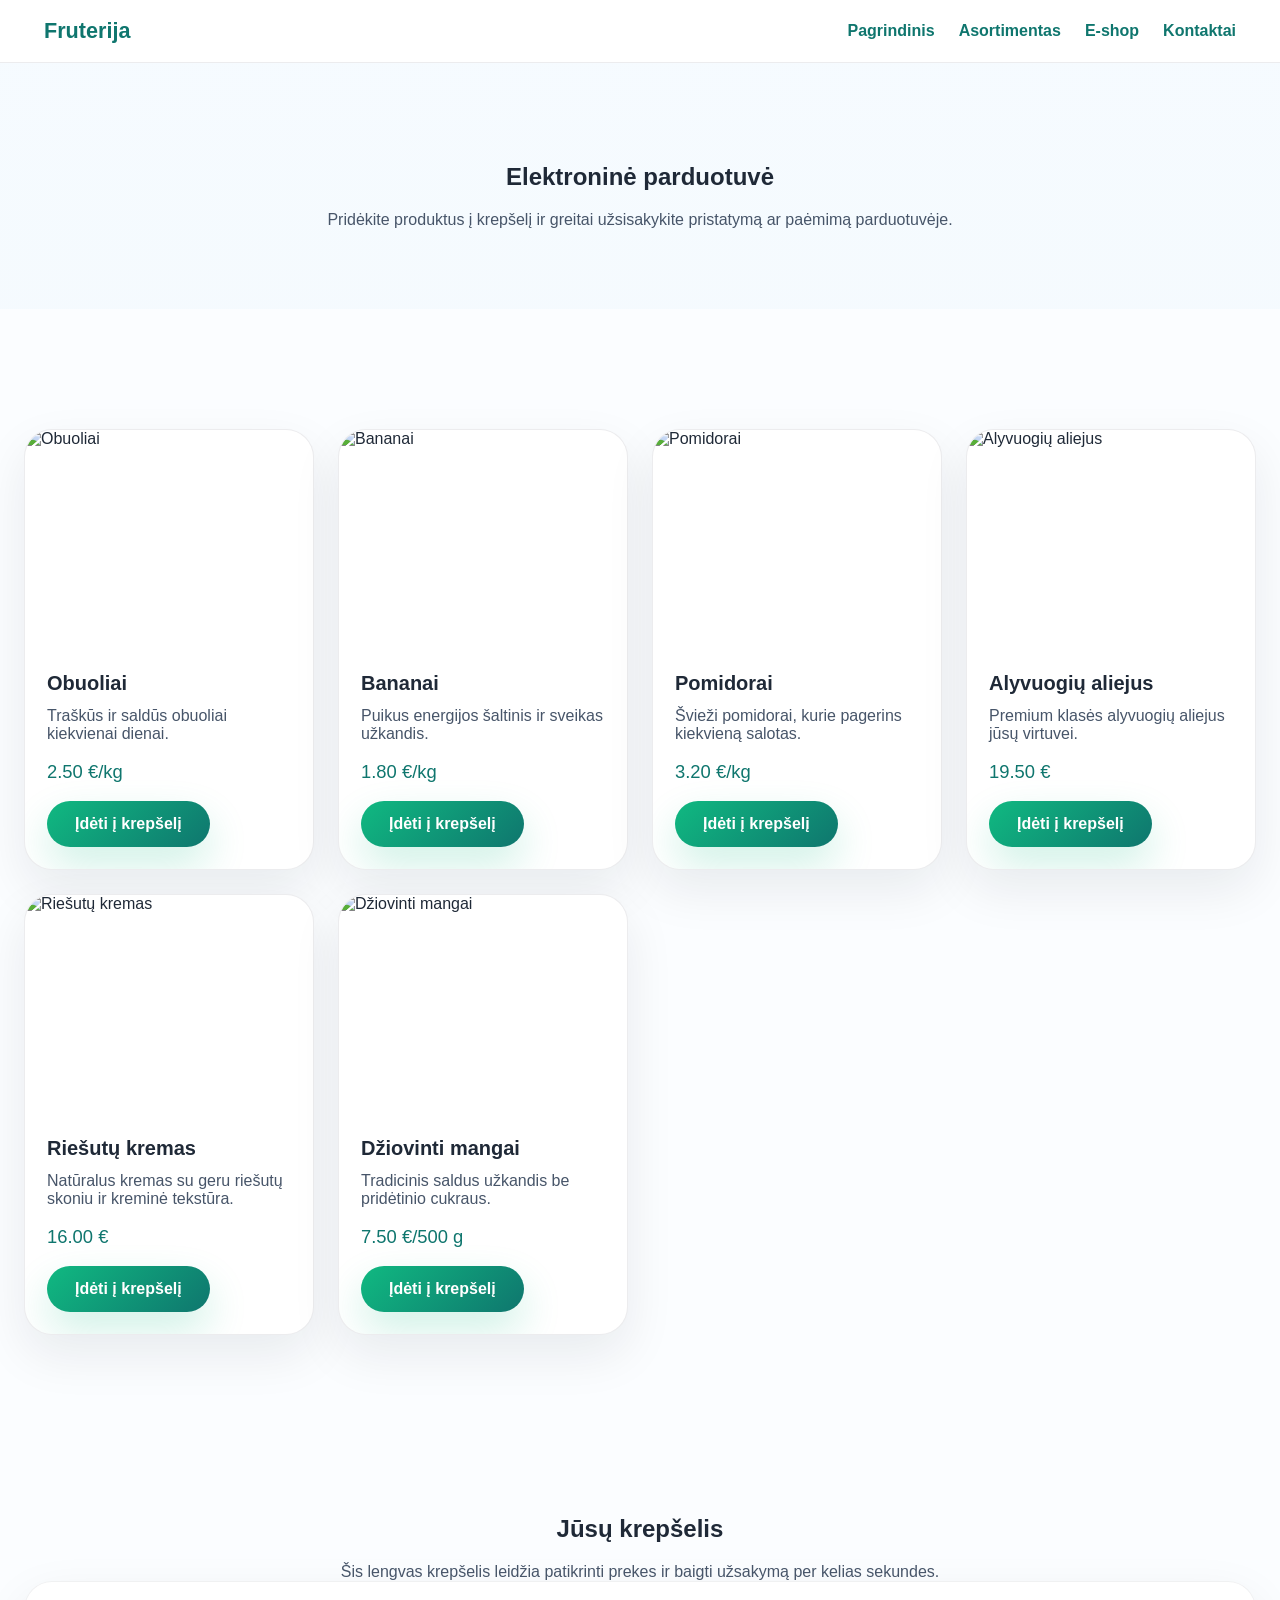
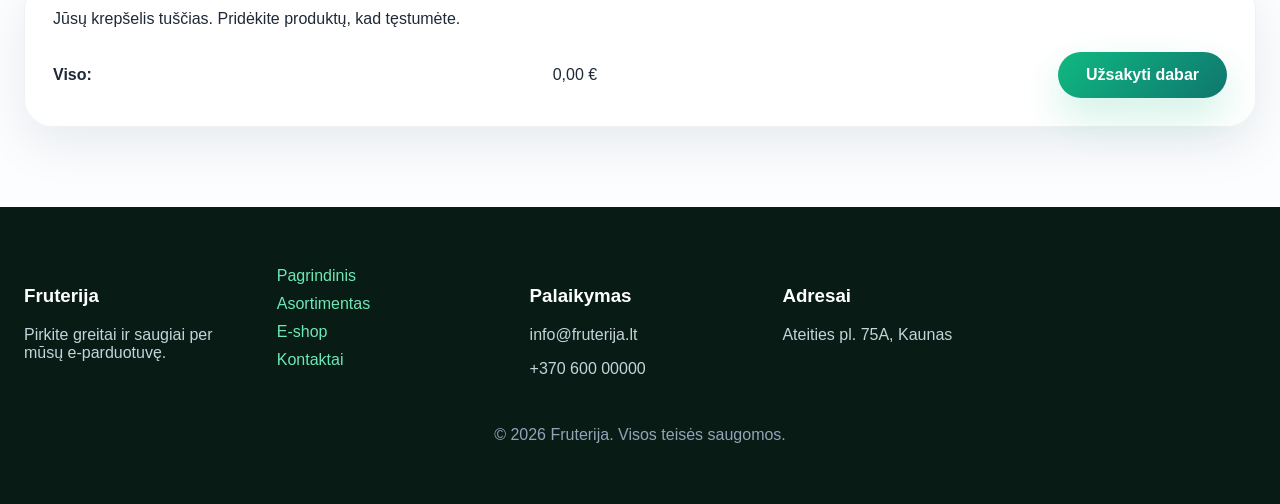
==== eshop.html @ cc3366e2 "patobulinimas Co-authored-by: Copilot <copilot@github.com>" ====
<!DOCTYPE html>
<html lang="lt">
<head>
    <meta charset="UTF-8">
    <meta name="viewport" content="width=device-width, initial-scale=1.0">
    <title>Fruterija - E-shop</title>
    <link rel="stylesheet" href="style.css">
</head>
<body>
    <header>
        <div class="header-inner">
            <a class="logo" href="index.html">Fruterija</a>
            <nav class="nav-links">
                <a href="index.html">Pagrindinis</a>
                <a href="assortiment.html">Asortimentas</a>
                <a href="eshop.html">E-shop</a>
                <a href="contacts.html">Kontaktai</a>
            </nav>
        </div>
    </header>

    <section class="section title-center">
        <h2>Elektroninė parduotuvė</h2>
        <p>Pridėkite produktus į krepšelį ir greitai užsisakykite pristatymą ar paėmimą parduotuvėje.</p>
    </section>

    <section class="section section-light">
        <div class="grid-products">
            <article class="product-card" data-name="Obuoliai" data-price="2.50">
                <img src="https://images.unsplash.com/photo-1567306226416-28f0efdc88ce?w=600" alt="Obuoliai">
                <div class="product-card-content">
                    <h3>Obuoliai</h3>
                    <p>Traškūs ir saldūs obuoliai kiekvienai dienai.</p>
                    <span class="price">2.50 €/kg</span>
                    <button class="btn btn-primary add-cart" data-product-id="apple" data-product-name="Obuoliai" data-product-price="2.50">Įdėti į krepšelį</button>
                </div>
            </article>
            <article class="product-card" data-name="Bananas" data-price="1.80">
                <img src="https://images.unsplash.com/photo-1512621776951-a57141f2eefd?w=600" alt="Bananai">
                <div class="product-card-content">
                    <h3>Bananai</h3>
                    <p>Puikus energijos šaltinis ir sveikas užkandis.</p>
                    <span class="price">1.80 €/kg</span>
                    <button class="btn btn-primary add-cart" data-product-id="banana" data-product-name="Bananai" data-product-price="1.80">Įdėti į krepšelį</button>
                </div>
            </article>
            <article class="product-card" data-name="Pomidorai" data-price="3.20">
                <img src="https://images.unsplash.com/photo-1501004318641-b39e6451bec6?w=600" alt="Pomidorai">
                <div class="product-card-content">
                    <h3>Pomidorai</h3>
                    <p>Švieži pomidorai, kurie pagerins kiekvieną salotas.</p>
                    <span class="price">3.20 €/kg</span>
                    <button class="btn btn-primary add-cart" data-product-id="tomato" data-product-name="Pomidorai" data-product-price="3.20">Įdėti į krepšelį</button>
                </div>
            </article>
            <article class="product-card" data-name="Alyvuogių Aliejus" data-price="19.50">
                <img src="https://images.unsplash.com/photo-1500530855697-b586d89ba3ee?w=600" alt="Alyvuogių aliejus">
                <div class="product-card-content">
                    <h3>Alyvuogių aliejus</h3>
                    <p>Premium klasės alyvuogių aliejus jūsų virtuvei.</p>
                    <span class="price">19.50 €</span>
                    <button class="btn btn-primary add-cart" data-product-id="oil" data-product-name="Alyvuogių Aliejus" data-product-price="19.50">Įdėti į krepšelį</button>
                </div>
            </article>
            <article class="product-card" data-name="Riešutų Kremas" data-price="16.00">
                <img src="https://images.unsplash.com/photo-1512621776951-a57141f2eefd?w=600" alt="Riešutų kremas">
                <div class="product-card-content">
                    <h3>Riešutų kremas</h3>
                    <p>Natūralus kremas su geru riešutų skoniu ir kreminė tekstūra.</p>
                    <span class="price">16.00 €</span>
                    <button class="btn btn-primary add-cart" data-product-id="nutbutter" data-product-name="Riešutų Kremas" data-product-price="16.00">Įdėti į krepšelį</button>
                </div>
            </article>
            <article class="product-card" data-name="Džiovinti Mangai" data-price="7.50">
                <img src="https://images.unsplash.com/photo-1542291026-7eec264c27ff?w=600" alt="Džiovinti mangai">
                <div class="product-card-content">
                    <h3>Džiovinti mangai</h3>
                    <p>Tradicinis saldus užkandis be pridėtinio cukraus.</p>
                    <span class="price">7.50 €/500 g</span>
                    <button class="btn btn-primary add-cart" data-product-id="dried-mango" data-product-name="Džiovinti Mangai" data-product-price="7.50">Įdėti į krepšelį</button>
                </div>
            </article>
        </div>
    </section>

    <section class="section section-light title-center">
        <h2>Jūsų krepšelis</h2>
        <p>Šis lengvas krepšelis leidžia patikrinti prekes ir baigti užsakymą per kelias sekundes.</p>
        <div class="card">
            <div id="cart-empty">Jūsų krepšelis tuščias. Pridėkite produktų, kad tęstumėte.</div>
            <div id="cart-items"></div>
            <div class="cart-summary" style="margin-top: 24px; display: flex; justify-content: space-between; align-items: center; gap: 16px; flex-wrap: wrap;">
                <strong>Viso:</strong>
                <span id="cart-total">0,00 €</span>
                <button id="checkout-button" class="btn btn-primary" disabled>Užsakyti dabar</button>
            </div>
        </div>
    </section>

    <footer class="footer">
        <div class="footer-inner">
            <div>
                <h3>Fruterija</h3>
                <p>Pirkite greitai ir saugiai per mūsų e-parduotuvę.</p>
            </div>
            <div class="footer-links">
                <a href="index.html">Pagrindinis</a>
                <a href="assortiment.html">Asortimentas</a>
                <a href="eshop.html">E-shop</a>
                <a href="contacts.html">Kontaktai</a>
            </div>
            <div>
                <h3>Palaikymas</h3>
                <p>info@fruterija.lt</p>
                <p>+370 600 00000</p>
            </div>
            <div>
                <h3>Adresai</h3>
                <p>Ateities pl. 75A, Kaunas</p>
            </div>
            <div class="copy">© 2026 Fruterija. Visos teisės saugomos.</div>
        </div>
    </footer>
    <script src="script.js"></script>
</body>
</html>
---- style.css ----
* {
    box-sizing: border-box;
}
body {
    margin: 0;
    font-family: 'Inter', Arial, sans-serif;
    background: linear-gradient(180deg, #f6fbff 0%, #eef6f9 100%);
    color: #1f2937;
}
a {
    text-decoration: none;
    color: inherit;
}
img {
    max-width: 100%;
    display: block;
}
button,
input,
textarea {
    font: inherit;
}
header {
    position: sticky;
    top: 0;
    z-index: 20;
    background: rgba(255,255,255,0.95);
    backdrop-filter: blur(10px);
    border-bottom: 1px solid rgba(15,23,42,0.08);
}
.header-inner {
    max-width: 1240px;
    margin: 0 auto;
    display: flex;
    align-items: center;
    justify-content: space-between;
    padding: 18px 24px;
}
.logo {
    font-size: 1.35rem;
    font-weight: 800;
    color: #0f766e;
}
.nav-links {
    display: flex;
    gap: 24px;
    flex-wrap: wrap;
}
.nav-links a {
    color: #0f766e;
    font-weight: 600;
    transition: color 0.2s ease;
}
.nav-links a:hover {
    color: #134e4a;
}
.hero {
    position: relative;
    overflow: hidden;
    background: linear-gradient(135deg, rgba(15,118,110,0.95) 0%, rgba(52,211,153,0.85) 100%);
    color: white;
    padding: 80px 24px 120px;
}
.hero::before,
.hero::after {
    content: '';
    position: absolute;
    border-radius: 50%;
    opacity: 0.45;
}
.hero::before {
    width: 220px;
    height: 220px;
    right: -70px;
    top: -50px;
    background: rgba(255,255,255,0.20);
}
.hero::after {
    width: 320px;
    height: 320px;
    left: -120px;
    bottom: -80px;
    background: rgba(255,255,255,0.15);
}
.hero-inner {
    max-width: 1100px;
    margin: 0 auto;
    display: grid;
    gap: 32px;
    align-items: center;
}
.hero-copy {
    max-width: 560px;
}
.hero-copy h1 {
    font-size: clamp(2.75rem, 4vw, 4rem);
    line-height: 1.02;
    letter-spacing: -0.04em;
    margin: 0;
}
.hero-copy p {
    margin: 22px 0;
    font-size: 1.05rem;
    line-height: 1.8;
    max-width: 46rem;
}
.hero-actions {
    display: flex;
    gap: 18px;
    flex-wrap: wrap;
}
.btn {
    display: inline-flex;
    align-items: center;
    justify-content: center;
    border: none;
    border-radius: 999px;
    padding: 14px 28px;
    cursor: pointer;
    transition: transform 0.25s ease, box-shadow 0.25s ease;
    font-weight: 700;
}
.btn-primary {
    background: linear-gradient(135deg, #10b981 0%, #0f766e 100%);
    color: white;
    box-shadow: 0 18px 40px rgba(16,185,129,0.2);
}
.btn-primary:hover {
    transform: translateY(-2px);
}
.btn-secondary {
    background: rgba(255,255,255,0.16);
    color: white;
    border: 1px solid rgba(255,255,255,0.35);
}
.btn-secondary:hover {
    transform: translateY(-2px);
    background: rgba(255,255,255,0.24);
}
.feature-grid {
    display: grid;
    grid-template-columns: repeat(auto-fit, minmax(250px, 1fr));
    gap: 24px;
    margin-top: 40px;
}
.card {
    background: rgba(255,255,255,0.95);
    border-radius: 28px;
    padding: 28px;
    box-shadow: 0 18px 50px rgba(15,23,42,0.08);
    border: 1px solid rgba(15,23,42,0.06);
}
.card h3 {
    margin-top: 0;
}
.card p {
    line-height: 1.8;
    color: #475569;
}
.section {
    position: relative;
    padding: 80px 24px;
}
.section-light {
    background: #fbfdff;
}
.section.title-center h2 {
    text-align: center;
}
.section.title-center p {
    text-align: center;
    max-width: 760px;
    margin: 16px auto 0;
    color: #475569;
}
.grid-products {
    display: grid;
    gap: 24px;
    grid-template-columns: repeat(auto-fit, minmax(260px, 1fr));
    margin-top: 40px;
}
.product-card {
    position: relative;
    overflow: hidden;
    border-radius: 28px;
    background: white;
    border: 1px solid rgba(15,23,42,0.08);
    box-shadow: 0 20px 50px rgba(15,23,42,0.08);
}
.product-card img {
    height: 220px;
    width: 100%;
    object-fit: cover;
}
.product-card-content {
    padding: 22px;
}
.product-card h3 {
    margin: 0;
    font-size: 1.25rem;
}
.product-card p {
    color: #475569;
    margin: 12px 0 18px;
}
.product-card .price {
    display: block;
    margin-bottom: 18px;
    color: #0f766e;
    font-size: 1.15rem;
}
.product-card .btn-outline {
    background: none;
    border: 1px solid #0f766e;
    color: #0f766e;
}
.product-card .btn-outline:hover {
    background: #ecfdf5;
}
.newsletter-card {
    max-width: 960px;
    margin: 0 auto;
    display: grid;
    gap: 24px;
    background: linear-gradient(135deg, #ffffff 0%, #eff8f7 100%);
    border-radius: 32px;
    padding: 48px;
    box-shadow: 0 30px 80px rgba(15,23,42,0.08);
    border: 1px solid rgba(15,23,42,0.06);
}
.newsletter-row {
    display: grid;
    grid-template-columns: 1fr auto;
    gap: 18px;
    align-items: center;
}
.newsletter input {
    width: 100%;
    border: 1px solid rgba(15,23,42,0.12);
    border-radius: 999px;
    padding: 16px 20px;
    outline: none;
}
.newsletter button {
    border-radius: 999px;
    background: #0f766e;
    color: white;
    border: none;
    padding: 16px 28px;
    cursor: pointer;
}
.newsletter button:hover {
    opacity: 0.95;
}
.footer {
    background: #081c15;
    color: #c7d2d9;
    padding: 60px 24px;
}
.footer-inner {
    max-width: 1240px;
    margin: 0 auto;
    display: grid;
    gap: 32px;
    grid-template-columns: repeat(auto-fit, minmax(220px, 1fr));
}
.footer h3 {
    color: white;
}
.footer a {
    color: #6ee7b7;
}
.footer .footer-links {
    display: flex;
    flex-direction: column;
    gap: 10px;
}
.footer .copy {
    text-align: center;
    grid-column: 1 / -1;
    color: #94a3b8;
}
@media (max-width: 820px) {
    .hero {
        padding: 60px 16px 100px;
    }
    .header-inner,
    .section,
    .newsletter-card,
    .footer-inner {
        padding-left: 16px;
        padding-right: 16px;
    }
    .newsletter-row {
        grid-template-columns: 1fr;
    }
}
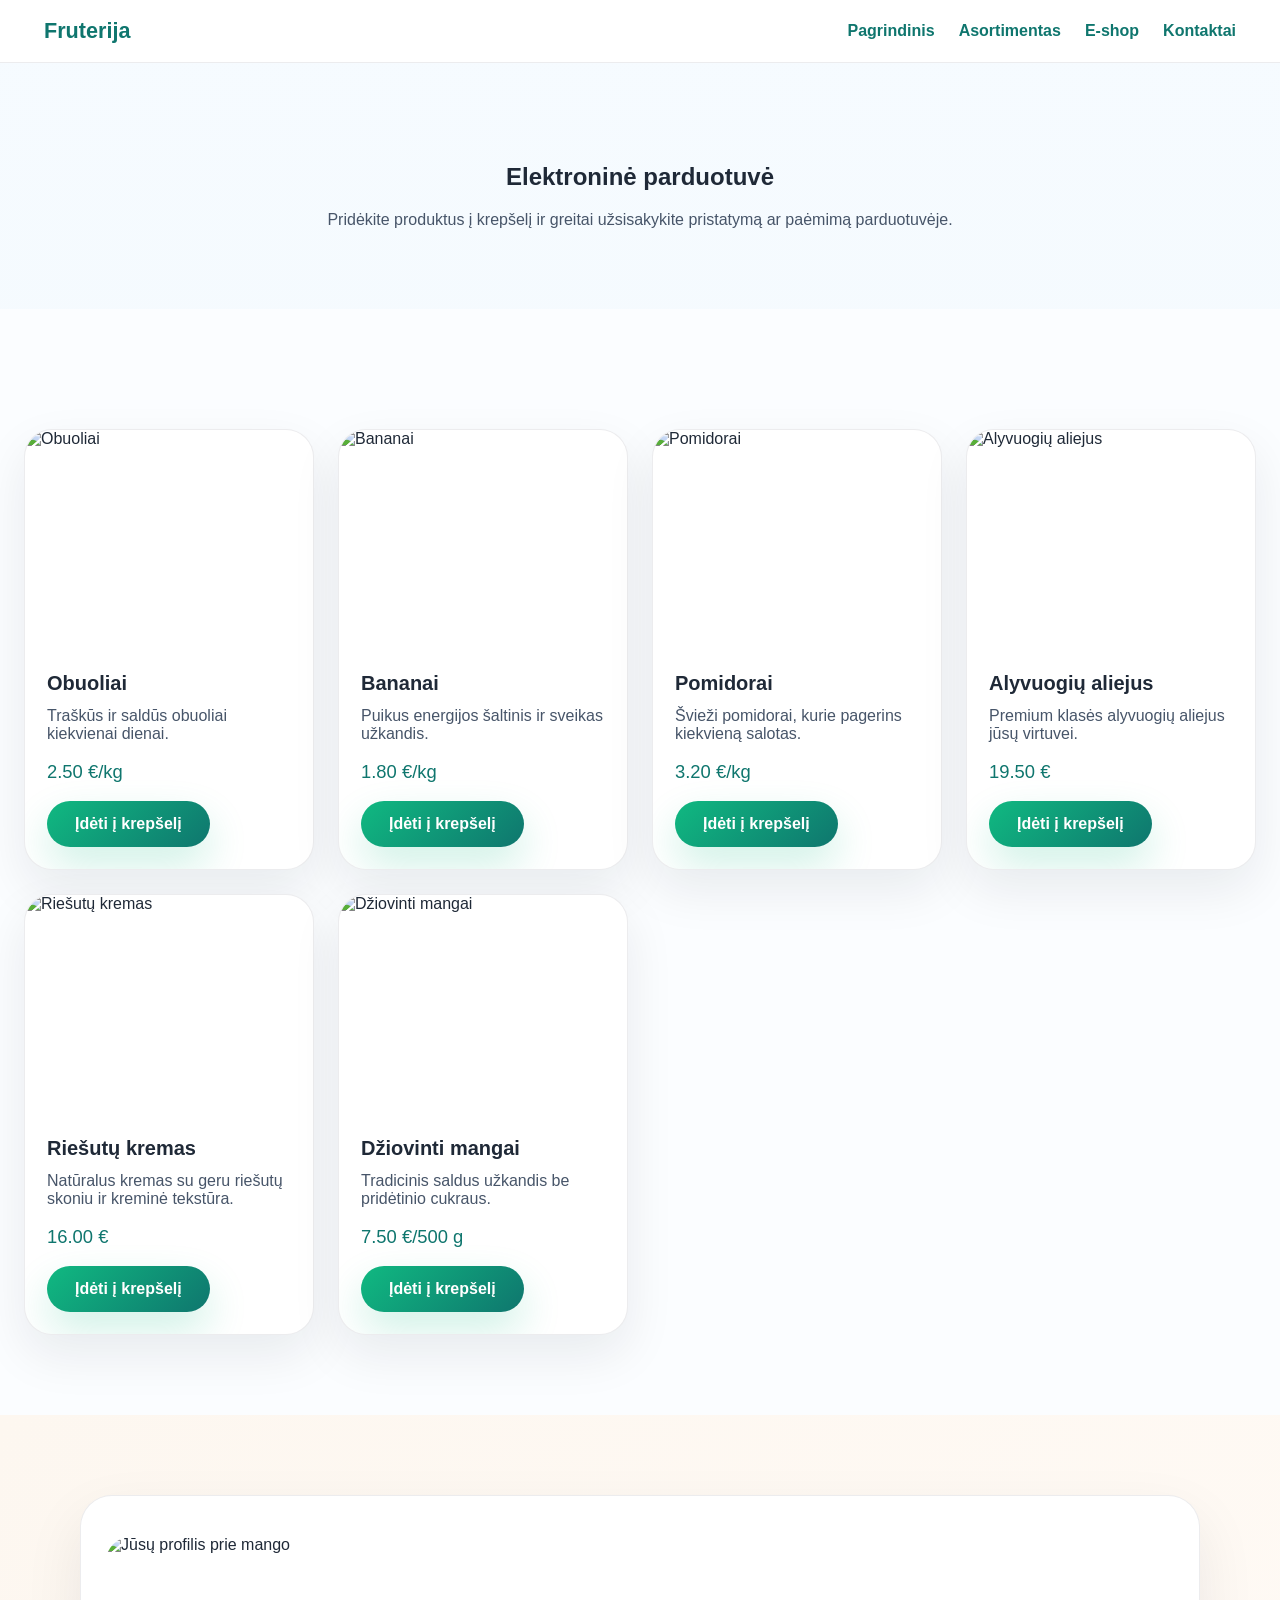
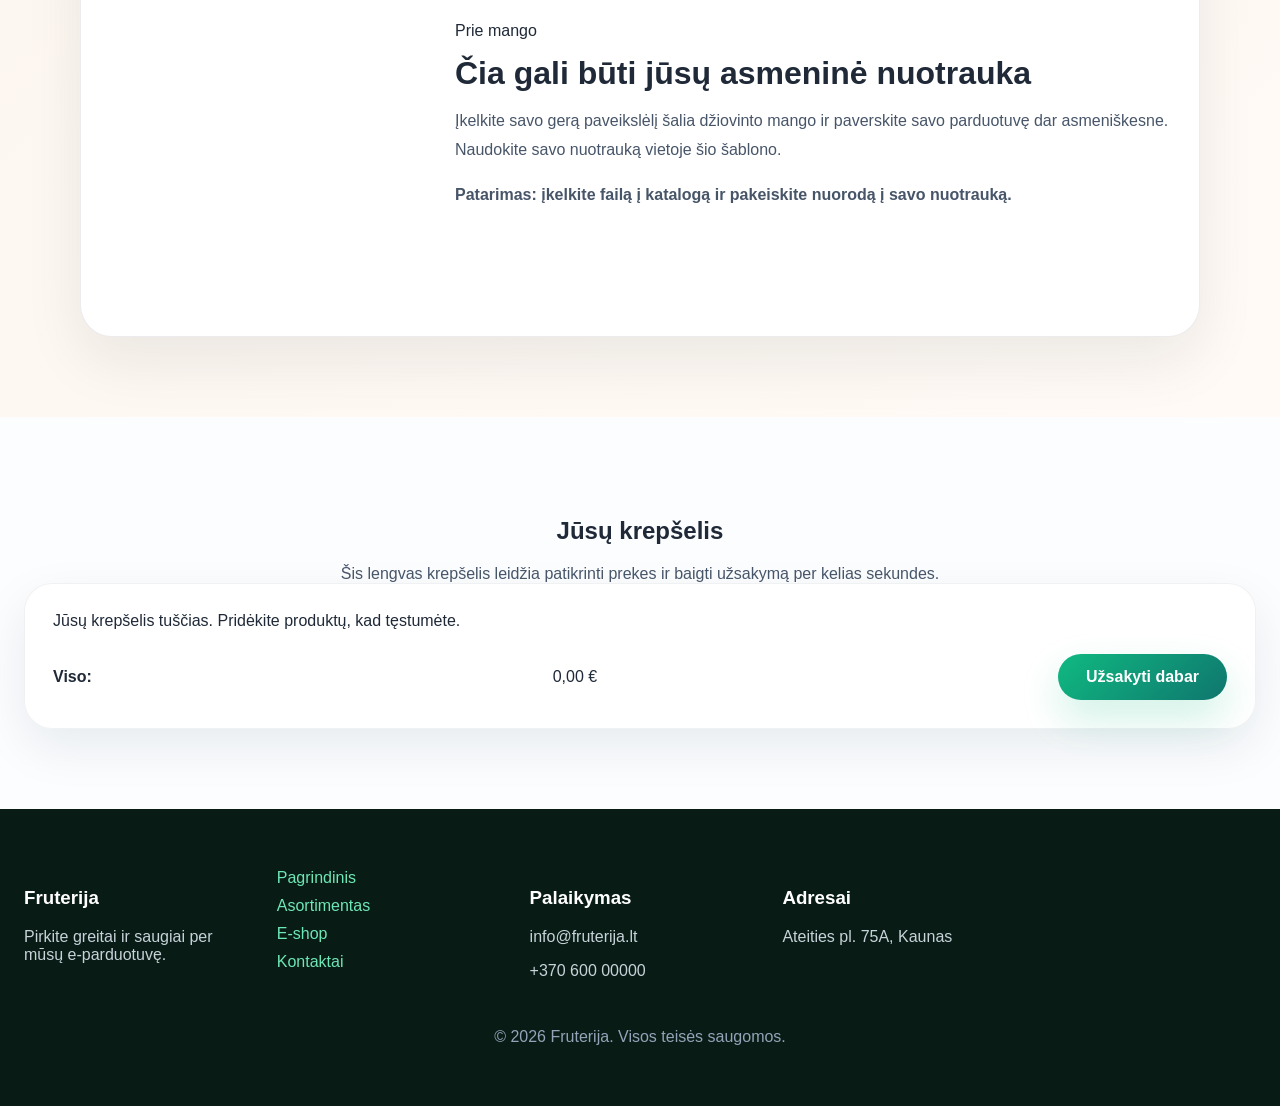
==== commit 33f93ffe: "a Co-authored-by: Copilot <copilot@github.com>" ====
--- a/eshop.html
+++ b/eshop.html
@@ -83,6 +83,18 @@
         </div>
     </section>
 
+    <section class="section profile-highlight">
+        <div class="profile-card">
+            <img class="profile-avatar" src="https://images.unsplash.com/photo-1517841905240-472988babdf9?w=700" alt="Jūsų profilis prie mango">
+            <div class="profile-copy">
+                <span class="eyebrow">Prie mango</span>
+                <h2>Čia gali būti jūsų asmeninė nuotrauka</h2>
+                <p>Įkelkite savo gerą paveikslėlį šalia džiovinto mango ir paverskite savo parduotuvę dar asmeniškesne. Naudokite savo nuotrauką vietoje šio šablono.</p>
+                <p class="profile-guidance"><strong>Patarimas:</strong> įkelkite failą į katalogą ir pakeiskite nuorodą į savo nuotrauką.</p>
+            </div>
+        </div>
+    </section>
+
     <section class="section section-light title-center">
         <h2>Jūsų krepšelis</h2>
         <p>Šis lengvas krepšelis leidžia patikrinti prekes ir baigti užsakymą per kelias sekundes.</p>
--- a/style.css
+++ b/style.css
@@ -178,6 +178,46 @@
     gap: 24px;
     grid-template-columns: repeat(auto-fit, minmax(260px, 1fr));
     margin-top: 40px;
+}
+.profile-highlight {
+    background: linear-gradient(135deg, #fdf7f0 0%, #fffaf5 100%);
+}
+.profile-card {
+    max-width: 1120px;
+    margin: 0 auto;
+    display: grid;
+    grid-template-columns: 320px 1fr;
+    gap: 30px;
+    align-items: center;
+    padding: 40px 24px;
+    border-radius: 32px;
+    background: white;
+    box-shadow: 0 24px 60px rgba(15,23,42,0.08);
+    border: 1px solid rgba(15,23,42,0.08);
+}
+.profile-avatar {
+    width: 100%;
+    border-radius: 28px;
+    object-fit: cover;
+    min-height: 360px;
+}
+.profile-copy {
+    display: grid;
+    gap: 16px;
+}
+.profile-copy h2 {
+    margin: 0;
+    font-size: clamp(1.9rem, 2.5vw, 2.4rem);
+    line-height: 1.1;
+}
+.profile-copy p {
+    margin: 0;
+    color: #475569;
+    line-height: 1.8;
+}
+.profile-guidance {
+    color: #0f766e;
+    font-weight: 700;
 }
 .product-card {
     position: relative;
